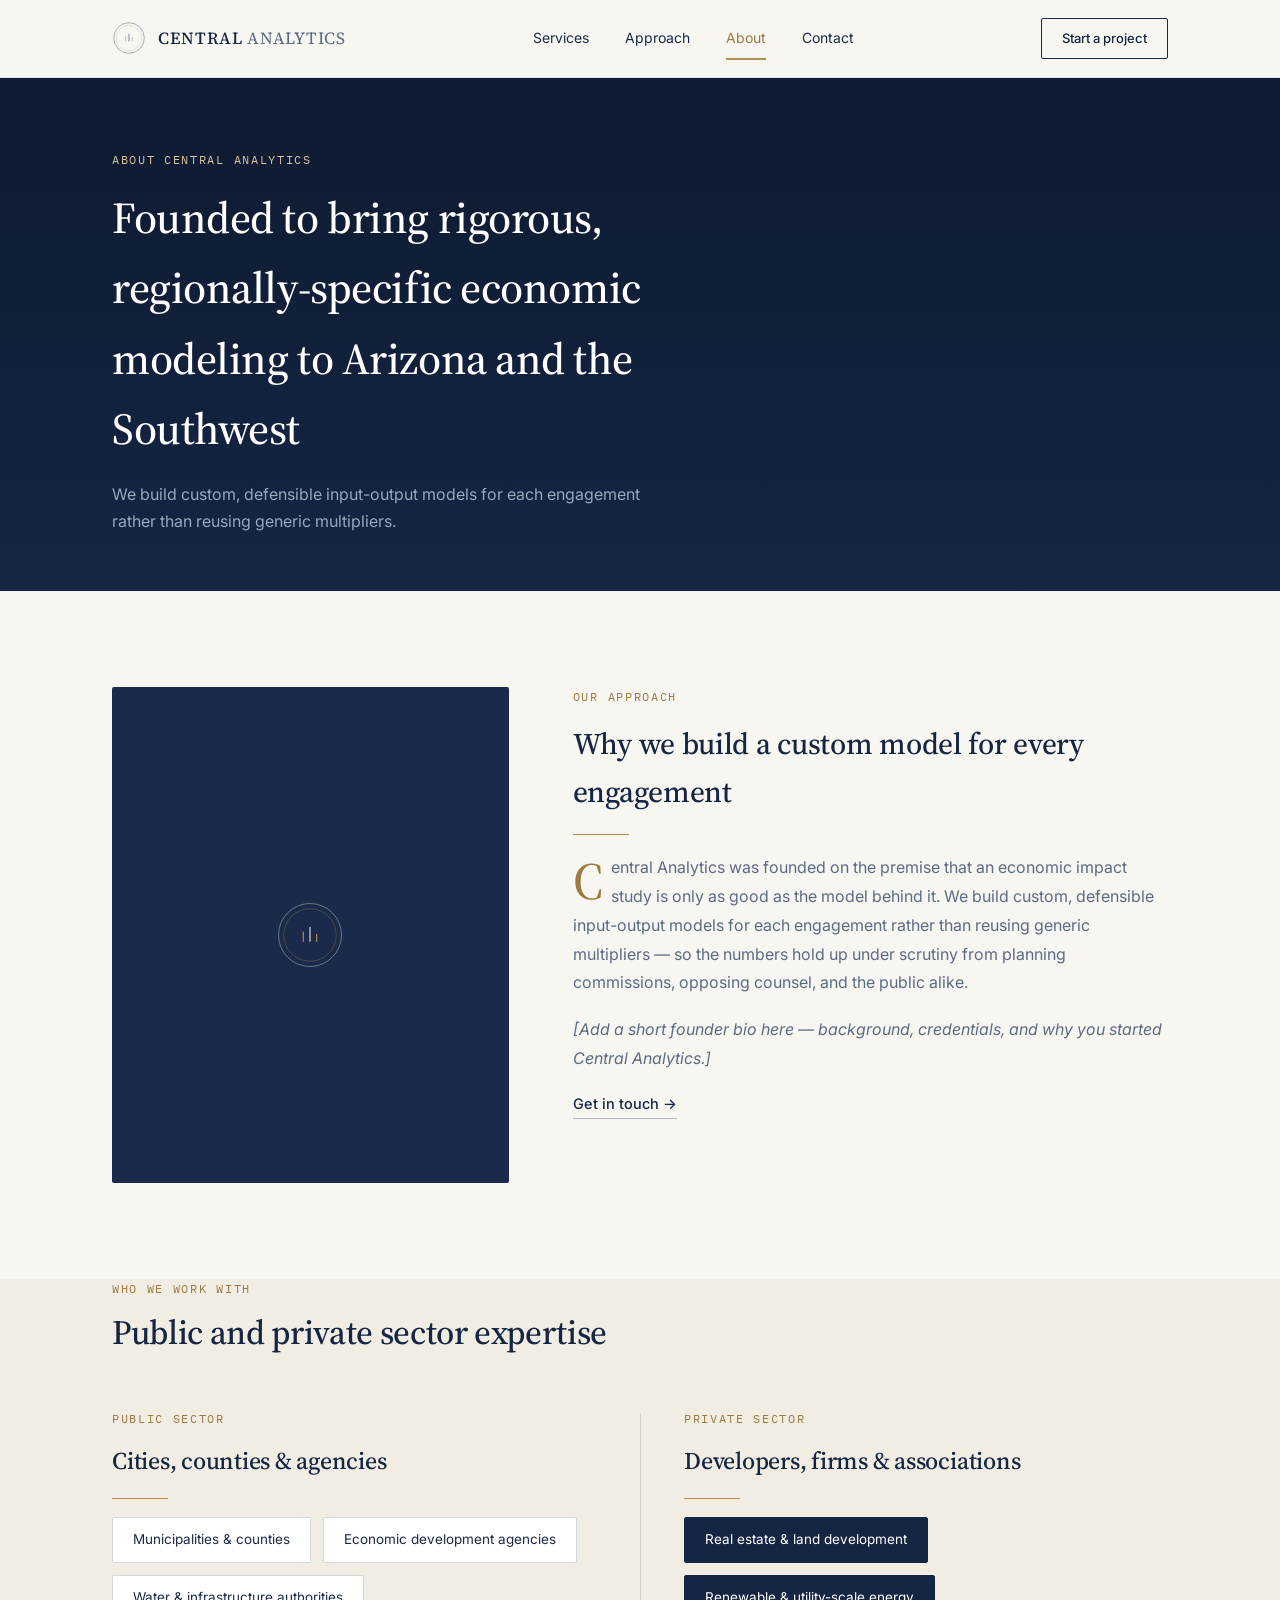
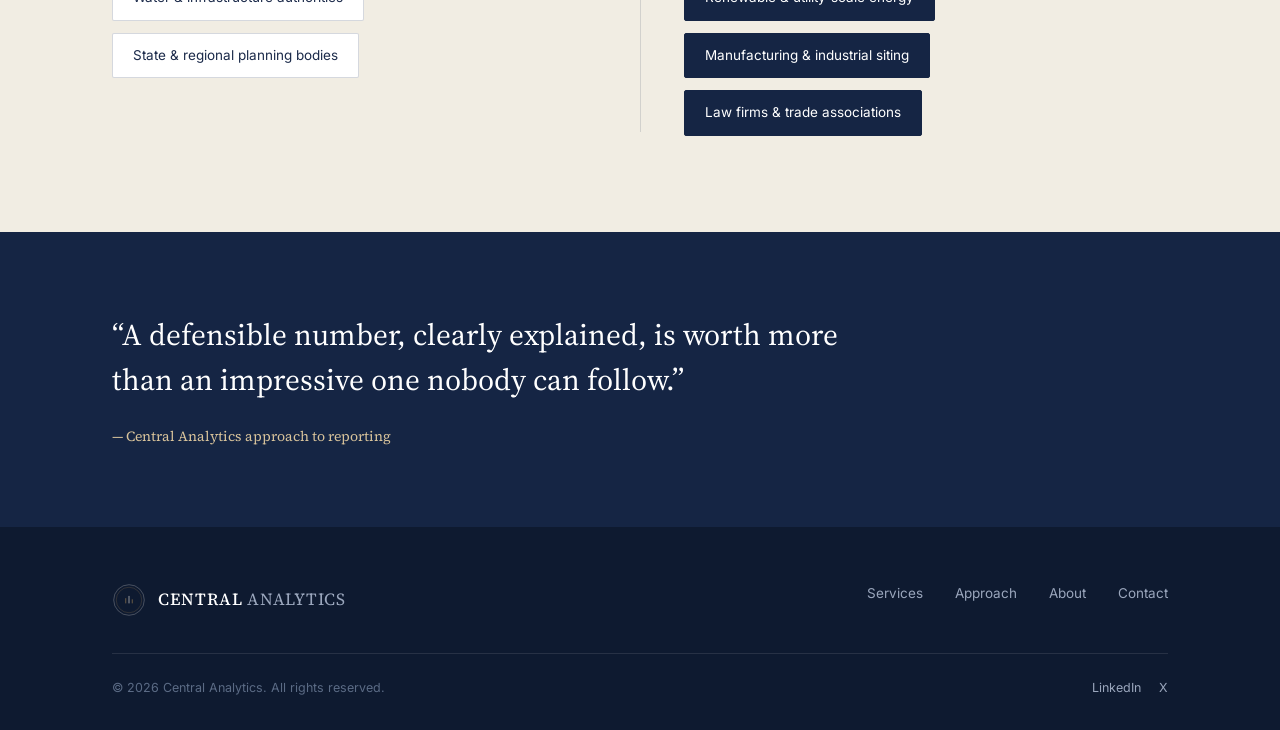
==== about.html @ a12ab5b9 "Add files via upload" ====
<!DOCTYPE html>
<html lang="en">
<head>
<meta charset="UTF-8">
<meta name="viewport" content="width=device-width, initial-scale=1.0">
<title>About — Central Analytics</title>
<meta name="description" content="Central Analytics builds custom, defensible economic models for public and private sector clients across Arizona and the Southwest.">
<link rel="preconnect" href="https://fonts.googleapis.com">
<link rel="preconnect" href="https://fonts.gstatic.com" crossorigin>
<link href="https://fonts.googleapis.com/css2?family=Source+Serif+4:opsz,wght@8..60,400;8..60,500;8..60,600&family=Inter:wght@400;500;600&family=IBM+Plex+Mono:wght@400;500&display=swap" rel="stylesheet">
<link rel="stylesheet" href="styles.css">
</head>
<body>
<header>
  <nav>
    <a href="index.html" class="brand">
      <svg class="brand-mark" viewBox="0 0 240 240" xmlns="http://www.w3.org/2000/svg">
        <circle cx="120" cy="120" r="108" fill="none" stroke="#1B2A4A" stroke-width="2.5"/>
        <circle cx="120" cy="120" r="90" fill="none" stroke="#B08D57" stroke-width="1.5"/>
        <line x1="97" y1="141" x2="97" y2="110" stroke="#B08D57" stroke-width="4" stroke-linecap="round"/>
        <line x1="120" y1="141" x2="120" y2="94" stroke="#1B2A4A" stroke-width="4" stroke-linecap="round"/>
        <line x1="143" y1="141" x2="143" y2="118" stroke="#B08D57" stroke-width="4" stroke-linecap="round"/>
      </svg>
      <span class="brand-word">CENTRAL <span class="thin">ANALYTICS</span></span>
    </a>
    <div class="navlinks">
      <a href="services.html">Services</a>
      <a href="approach.html">Approach</a>
      <a href="about.html" class="active">About</a>
      <a href="contact.html">Contact</a>
    </div>
    <a href="contact.html" class="nav-cta">Start a project</a>
  </nav>
</header>
<main>

  <section class="page-hero">
    <div class="wrap">
      <span class="eyebrow on-dark">About Central Analytics</span>
      <h1>Founded to bring rigorous, regionally-specific economic modeling to Arizona and the Southwest</h1>
      <p class="lede">We build custom, defensible input-output models for each engagement rather than reusing generic multipliers.</p>
    </div>
  </section>

  <section>
    <div class="wrap">
      <div class="about">
        <div class="about-portrait reveal">
          <svg viewBox="0 0 240 240" width="70" xmlns="http://www.w3.org/2000/svg">
            <circle cx="120" cy="120" r="108" fill="none" stroke="#F8F6F1" stroke-width="2.5" opacity="0.5"/>
            <circle cx="120" cy="120" r="90" fill="none" stroke="#B08D57" stroke-width="1.5" opacity="0.7"/>
            <line x1="97" y1="141" x2="97" y2="110" stroke="#B08D57" stroke-width="4" stroke-linecap="round"/>
            <line x1="120" y1="141" x2="120" y2="94" stroke="#F8F6F1" stroke-width="4" stroke-linecap="round" opacity="0.85"/>
            <line x1="143" y1="141" x2="143" y2="118" stroke="#B08D57" stroke-width="4" stroke-linecap="round"/>
          </svg>
        </div>
        <div class="about-copy reveal">
          <span class="eyebrow">Our approach</span>
          <h2 style="font-size:clamp(24px,2.8vw,30px);">Why we build a custom model for every engagement</h2>
          <div class="rule"></div>
          <p class="lead-para">Central Analytics was founded on the premise that an economic impact study is only as good as the model behind it. We build custom, defensible input-output models for each engagement rather than reusing generic multipliers &mdash; so the numbers hold up under scrutiny from planning commissions, opposing counsel, and the public alike.</p>
          <p><em>[Add a short founder bio here &mdash; background, credentials, and why you started Central Analytics.]</em></p>
          <a href="contact.html" class="link-arrow-lg on-light">Get in touch &rarr;</a>
        </div>
      </div>
    </div>
  </section>

  <section style="background:var(--cream-100); padding-top:0;">
    <div class="wrap">
      <div class="section-head reveal">
        <span class="eyebrow">Who we work with</span>
        <h2>Public and private sector expertise</h2>
      </div>
      <div class="sector-split">
        <div class="reveal">
          <span class="eyebrow">Public sector</span>
          <h3 style="font-size:clamp(20px,2.4vw,24px); margin-bottom:16px;">Cities, counties &amp; agencies</h3>
          <div class="rule"></div>
          <div class="industries">
            <span class="industry-tag">Municipalities &amp; counties</span>
            <span class="industry-tag">Economic development agencies</span>
            <span class="industry-tag">Water &amp; infrastructure authorities</span>
            <span class="industry-tag">State &amp; regional planning bodies</span>
          </div>
        </div>
        <div class="reveal">
          <span class="eyebrow">Private sector</span>
          <h3 style="font-size:clamp(20px,2.4vw,24px); margin-bottom:16px;">Developers, firms &amp; associations</h3>
          <div class="rule"></div>
          <div class="industries">
            <span class="industry-tag filled">Real estate &amp; land development</span>
            <span class="industry-tag filled">Renewable &amp; utility-scale energy</span>
            <span class="industry-tag filled">Manufacturing &amp; industrial siting</span>
            <span class="industry-tag filled">Law firms &amp; trade associations</span>
          </div>
        </div>
      </div>
    </div>
  </section>

  <section class="quote-strip" style="padding:80px 0;">
    <div class="wrap">
      <blockquote class="reveal">
        &ldquo;A defensible number, clearly explained, is worth more than an impressive one nobody can follow.&rdquo;
        <cite>&mdash; Central Analytics approach to reporting</cite>
      </blockquote>
    </div>
  </section>

</main>
<footer>
  <div class="wrap">
    <div class="footer-top">
      <div class="footer-brand">
        <svg class="brand-mark" width="30" height="30" viewBox="0 0 240 240" xmlns="http://www.w3.org/2000/svg">
          <circle cx="120" cy="120" r="108" fill="none" stroke="#F8F6F1" stroke-width="2.5" opacity="0.7"/>
          <circle cx="120" cy="120" r="90" fill="none" stroke="#B08D57" stroke-width="1.5"/>
          <line x1="97" y1="141" x2="97" y2="110" stroke="#B08D57" stroke-width="4" stroke-linecap="round"/>
          <line x1="120" y1="141" x2="120" y2="94" stroke="#F8F6F1" stroke-width="4" stroke-linecap="round"/>
          <line x1="143" y1="141" x2="143" y2="118" stroke="#B08D57" stroke-width="4" stroke-linecap="round"/>
        </svg>
        <span class="brand-word">CENTRAL <span class="thin">ANALYTICS</span></span>
      </div>
      <div class="footer-links">
        <a href="services.html">Services</a>
        <a href="approach.html">Approach</a>
        <a href="about.html">About</a>
        <a href="contact.html">Contact</a>
      </div>
    </div>
    <div class="footer-bottom">
      <span>&copy; <span id="year"></span> Central Analytics. All rights reserved.</span>
      <div class="footer-social">
        <a href="#" aria-label="LinkedIn">LinkedIn</a>
        <a href="#" aria-label="X">X</a>
      </div>
    </div>
  </div>
</footer>
<script src="main.js"></script>
</body>
</html>
---- styles.css ----
:root{
  --navy-950:#0E1A30;
  --navy-900:#152544;
  --navy-800:#1B2A4A;
  --navy-600:#2E4269;
  --slate-500:#5B6B85;
  --slate-300:#9AA6BC;
  --gold-600:#9C7A44;
  --gold-500:#B08D57;
  --gold-300:#D8C39B;
  --cream-50:#F8F6F1;
  --cream-100:#F1EDE3;
  --white:#FFFFFF;
  --ink:#1C2333;
}
*{box-sizing:border-box; margin:0; padding:0;}
html{scroll-behavior:smooth;}
body{
  font-family:'Inter', -apple-system, sans-serif;
  color:var(--ink);
  background:var(--cream-50);
  line-height:1.6;
  -webkit-font-smoothing:antialiased;
}
h1,h2,h3{
  font-family:'Source Serif 4', Georgia, serif;
  font-weight:500;
  color:var(--navy-900);
  letter-spacing:-0.01em;
}
.mono{font-family:'IBM Plex Mono', monospace;}
a{color:inherit; text-decoration:none;}
img{max-width:100%; display:block;}
.wrap{max-width:1120px; margin:0 auto; padding:0 32px;}
.eyebrow{
  font-family:'IBM Plex Mono', monospace;
  font-size:12px;
  letter-spacing:0.14em;
  text-transform:uppercase;
  color:var(--gold-600);
  margin-bottom:14px;
  display:block;
}
.eyebrow.on-dark{color:var(--gold-300);}

/* ---------- Nav ---------- */
header{
  position:sticky; top:0; z-index:50;
  background:rgba(248,246,241,0.92);
  backdrop-filter:blur(8px);
  border-bottom:1px solid rgba(27,42,74,0.08);
}
nav{
  display:flex; align-items:center; justify-content:space-between;
  padding:18px 32px; max-width:1120px; margin:0 auto;
}
.brand{display:flex; align-items:center; gap:12px;}
.brand-mark{width:34px; height:34px; flex-shrink:0;}
.brand-word{
  font-family:'Source Serif 4', serif; font-size:17px; font-weight:500;
  letter-spacing:0.04em; color:var(--navy-900);
}
.brand-word .thin{color:var(--slate-500); font-weight:400;}
.navlinks{display:flex; gap:36px; font-size:14px; color:var(--navy-800);}
.navlinks a{position:relative; padding:4px 0;}
.navlinks a:hover{color:var(--gold-600);}
.navlinks a.active{color:var(--gold-600);}
.navlinks a.active::after{
  content:''; position:absolute; left:0; right:0; bottom:-6px; height:2px; background:var(--gold-500);
}
.nav-cta{
  display:inline-block; font-size:13px; font-weight:500;
  border:1px solid var(--navy-800); color:var(--navy-900);
  padding:9px 20px; border-radius:2px; transition:all .2s ease;
}
.nav-cta:hover{background:var(--navy-900); color:var(--white);}

/* ---------- Hero (home) ---------- */
.hero{
  background:linear-gradient(180deg, var(--navy-950) 0%, var(--navy-900) 100%);
  color:var(--white);
  position:relative;
  overflow:hidden;
  padding:96px 0 0;
}
.hero-grid{
  display:grid; grid-template-columns:1.05fr 0.95fr; gap:40px; align-items:center;
  max-width:1120px; margin:0 auto; padding:0 32px 80px;
}
.hero h1{
  font-size:clamp(34px, 4.6vw, 52px);
  line-height:1.12;
  color:var(--white);
  max-width:620px;
}
.hero h1 em{font-style:normal; color:var(--gold-300);}
.hero p.lede{
  margin-top:22px; font-size:17px; color:var(--slate-300);
  max-width:480px; line-height:1.7;
}
.hero-actions{display:flex; gap:16px; margin-top:34px; flex-wrap:wrap;}
.btn-primary{
  background:var(--gold-500); color:var(--navy-950); font-weight:600;
  font-size:14px; padding:14px 26px; border-radius:2px;
  display:inline-block; transition:transform .15s ease, background .2s ease;
}
.btn-primary:hover{background:var(--gold-300); transform:translateY(-1px);}
.btn-ghost{
  border:1px solid rgba(255,255,255,0.28); color:var(--white);
  font-size:14px; padding:14px 26px; border-radius:2px; display:inline-block;
  transition:border-color .2s ease;
}
.btn-ghost:hover{border-color:var(--gold-300); color:var(--gold-300);}

.hero-visual{position:relative; width:100%; aspect-ratio:1/1; max-width:480px; justify-self:end; margin-right:-28px;}
@media (max-width:1120px){.hero-visual{margin-right:0;}}

/* ---------- Ambient watermark ring (echoes the mark, used sparingly) ---------- */
.watermark-ring{
  position:absolute; border-radius:50%; border:1px solid rgba(27,42,74,0.06);
  pointer-events:none; z-index:0;
}

.capstrip{
  border-top:1px solid rgba(255,255,255,0.1);
  background:rgba(0,0,0,0.14);
}
.capstrip-inner{
  max-width:1120px; margin:0 auto; padding:26px 32px;
  display:grid; grid-template-columns:repeat(3,1fr); gap:24px;
}
.cap-item{color:var(--slate-300); font-size:13.5px; display:flex; gap:12px; align-items:flex-start;}
.cap-item .dot{width:6px; height:6px; border-radius:50%; background:var(--gold-500); margin-top:7px; flex-shrink:0;}
.cap-item strong{color:var(--white); font-weight:500; display:block; margin-bottom:2px;}

/* ---------- Inner page hero (non-home pages) ---------- */
.page-hero{
  background:linear-gradient(180deg, var(--navy-950) 0%, var(--navy-900) 100%);
  color:var(--white);
  padding:72px 0 56px;
}
.page-hero h1{
  font-size:clamp(30px,4vw,44px); color:var(--white); max-width:640px;
}
.page-hero p.lede{margin-top:16px; color:var(--slate-300); font-size:16px; max-width:560px; line-height:1.7;}

/* ---------- Section shells ---------- */
section{padding:96px 0; scroll-margin-top:84px;}
.section-head{max-width:640px; margin-bottom:56px;}
.section-head h2{font-size:clamp(26px,3vw,34px); line-height:1.2;}
.section-head p{color:var(--slate-500); margin-top:16px; font-size:16px; max-width:560px;}
.rule{width:56px; height:1px; background:var(--gold-500); margin:18px 0;}

/* ---------- Services (editorial list, not cards) ---------- */
.services-columns{display:grid; grid-template-columns:1fr 1fr; gap:0 72px;}
.service-group + .service-group{margin-top:0;}
.service-group-label{
  font-family:'IBM Plex Mono',monospace; font-size:12px; letter-spacing:0.1em; text-transform:uppercase;
  color:var(--gold-600); padding-bottom:16px; border-bottom:1px solid rgba(27,42,74,0.14); margin-bottom:4px;
}
.service-row{
  padding:26px 0; border-bottom:1px solid rgba(27,42,74,0.1);
  display:flex; flex-direction:column; gap:8px;
}
.service-row h3{font-size:18px; font-weight:500; color:var(--navy-900);}
.service-row p{font-size:14.5px; color:var(--slate-500); line-height:1.6; max-width:34ch;}
@media (max-width:860px){.services-columns{grid-template-columns:1fr; gap:0;} .service-group{margin-bottom:8px;}}

/* ---------- Home: "where to start" editorial list ---------- */
.start-block{display:grid; grid-template-columns:0.85fr 1.15fr; gap:64px; align-items:start;}
.start-block h2{font-size:clamp(24px,3vw,32px); max-width:20ch;}
.start-list{display:flex; flex-direction:column;}
.start-link{
  display:flex; align-items:baseline; justify-content:space-between; gap:24px;
  padding:24px 0; border-bottom:1px solid rgba(27,42,74,0.12); transition:padding-left .2s ease;
}
.start-link:first-child{border-top:1px solid rgba(27,42,74,0.12);}
.start-link:hover{padding-left:10px;}
.start-link .sl-title{font-family:'Source Serif 4',serif; font-size:22px; font-weight:500; color:var(--navy-900);}
.start-link .sl-desc{font-size:13.5px; color:var(--slate-500); max-width:34ch; margin-top:6px;}
.start-link .sl-arrow{font-size:20px; color:var(--gold-600); flex-shrink:0; transition:transform .2s ease;}
.start-link:hover .sl-arrow{transform:translateX(4px);}
@media (max-width:860px){.start-block{grid-template-columns:1fr; gap:28px;}}

/* ---------- Text link (used instead of ghost button in places) ---------- */
.link-arrow-lg{
  font-size:14.5px; font-weight:500; color:var(--gold-300); border-bottom:1px solid rgba(216,195,155,0.4);
  padding-bottom:3px; display:inline-block; transition:border-color .2s ease, color .2s ease;
}
.link-arrow-lg:hover{border-color:var(--gold-300);}
.link-arrow-lg.on-light{color:var(--navy-900); border-bottom-color:rgba(27,42,74,0.3);}

/* ---------- Figure caption (editorial annotation) ---------- */
.fig-caption{
  font-family:'IBM Plex Mono',monospace; font-size:11.5px; color:var(--slate-300); letter-spacing:0.04em;
  margin-top:14px; text-align:right;
}
.fig-caption.on-light{color:var(--slate-500);}

/* ---------- Approach: connected timeline ---------- */
.approach{background:var(--navy-950); color:var(--white);}
.approach .section-head h2{color:var(--white);}
.approach .section-head p{color:var(--slate-300);}
.timeline{position:relative; display:grid; grid-template-columns:repeat(4,1fr); gap:32px; padding-top:8px;}
.timeline::before{
  content:''; position:absolute; top:6px; left:0; right:0; height:1px; background:rgba(255,255,255,0.16);
}
.tl-step{position:relative; padding-top:34px;}
.tl-dot{
  position:absolute; top:0; left:0; width:11px; height:11px; border-radius:50%;
  background:var(--navy-950); border:1.5px solid var(--gold-400,var(--gold-300)); transform:translateY(0.5px);
}
.tl-step:nth-child(odd) .tl-dot{border-color:var(--gold-300);}
.tl-step:nth-child(even) .tl-dot{border-color:rgba(255,255,255,0.5);}
.tl-label{
  font-family:'IBM Plex Mono',monospace; font-size:11px; color:var(--gold-300); letter-spacing:0.08em;
  text-transform:uppercase; display:block; margin-bottom:10px;
}
.tl-step h3{color:var(--white); font-size:17px; margin-bottom:10px; font-weight:500;}
.tl-step p{color:var(--slate-300); font-size:14px; line-height:1.65; max-width:30ch;}
@media (max-width:860px){
  .timeline{grid-template-columns:1fr 1fr; row-gap:40px;}
  .timeline::before{display:none;}
  .tl-step{padding-top:0;}
  .tl-dot{position:static; margin-bottom:14px;}
}
@media (max-width:520px){.timeline{grid-template-columns:1fr;}}

/* ---------- Diagram section ---------- */
.diagram-section{background:var(--cream-100);}
.diagram-wrap{
  display:grid; grid-template-columns:0.9fr 1.1fr; gap:56px; align-items:center;
}
.diagram-copy p{color:var(--slate-500); font-size:15.5px; line-height:1.75; margin-bottom:16px;}
.diagram-copy .rule{margin-bottom:24px;}

/* ---------- Sectors / Industries ---------- */
.industries{display:flex; flex-wrap:wrap; gap:12px;}
.industry-tag{
  border:1px solid rgba(27,42,74,0.18); color:var(--navy-800);
  font-size:13.5px; padding:11px 20px; border-radius:2px; background:var(--white);
}
.industry-tag.filled{background:var(--navy-900); color:var(--white); border-color:var(--navy-900);}
.sector-split{display:grid; grid-template-columns:1fr 1fr; gap:0; position:relative;}
.sector-split::before{content:''; position:absolute; top:4px; bottom:4px; left:50%; width:1px; background:rgba(27,42,74,0.14);}
.sector-split > div:first-child{padding-right:44px;}
.sector-split > div:last-child{padding-left:44px;}
@media (max-width:860px){
  .sector-split{grid-template-columns:1fr; gap:40px;}
  .sector-split::before{display:none;}
  .sector-split > div:first-child, .sector-split > div:last-child{padding:0;}
}

/* ---------- About ---------- */
.about{
  display:grid; grid-template-columns:0.8fr 1.2fr; gap:64px; align-items:start;
}
.about-portrait{
  aspect-ratio:4/5; background:var(--navy-800); border-radius:2px;
  display:flex; align-items:center; justify-content:center; color:var(--slate-300);
  font-family:'IBM Plex Mono',monospace; font-size:12px; text-align:center; padding:24px;
}
.about-copy p{color:var(--slate-500); font-size:16px; line-height:1.8; margin-bottom:18px;}
.about-copy strong{color:var(--navy-900); font-weight:500;}
.about-copy p.lead-para::first-letter{
  font-family:'Source Serif 4',serif; font-size:52px; font-weight:500; color:var(--gold-600);
  float:left; line-height:0.85; margin:6px 8px 0 0;
}

/* ---------- Testimonial / quote strip ---------- */
.quote-strip{background:var(--navy-900); color:var(--white); padding:80px 0;}
.quote-strip blockquote{
  font-family:'Source Serif 4', serif; font-size:clamp(22px,3vw,30px);
  line-height:1.5; max-width:760px; color:var(--white); font-weight:400;
}
.quote-strip cite{
  display:block; margin-top:24px; font-style:normal; font-size:14px; color:var(--gold-300);
}

/* ---------- Closing CTA ---------- */
.closing-cta{padding:88px 0; background:var(--cream-50);}

/* ---------- Contact ---------- */
.contact-wrap{
  display:grid; grid-template-columns:0.85fr 1.15fr; gap:64px;
}
.contact-info h2{font-size:clamp(26px,3vw,34px);}
.contact-info p{color:var(--slate-500); margin-top:16px; font-size:16px; line-height:1.7;}
.contact-detail{margin-top:32px; font-size:14.5px;}
.contact-detail div{margin-bottom:14px; color:var(--navy-800);}
.contact-detail span{color:var(--slate-500); display:block; font-size:12px; text-transform:uppercase; letter-spacing:0.08em; margin-bottom:3px; font-family:'IBM Plex Mono',monospace;}

form{display:flex; flex-direction:column; gap:18px;}
.form-row{display:grid; grid-template-columns:1fr 1fr; gap:18px;}
label{font-size:12.5px; text-transform:uppercase; letter-spacing:0.07em; color:var(--slate-500); font-family:'IBM Plex Mono',monospace; margin-bottom:8px; display:block;}
input, textarea{
  width:100%; border:1px solid rgba(27,42,74,0.2); background:var(--white);
  padding:13px 14px; font-family:'Inter',sans-serif; font-size:14.5px; border-radius:2px;
  color:var(--ink); transition:border-color .15s ease;
}
input:focus, textarea:focus{outline:none; border-color:var(--gold-500);}
textarea{resize:vertical; min-height:110px;}
.submit-btn{
  background:var(--navy-900); color:var(--white); font-weight:500; font-size:14px;
  padding:15px 28px; border:none; border-radius:2px; cursor:pointer; width:fit-content;
  transition:background .2s ease;
}
.submit-btn:hover{background:var(--gold-600);}

/* ---------- Footer ---------- */
footer{background:var(--navy-950); color:var(--slate-300); padding:56px 0 32px;}
.footer-top{
  display:flex; justify-content:space-between; align-items:flex-start; flex-wrap:wrap; gap:32px;
  padding-bottom:36px; border-bottom:1px solid rgba(255,255,255,0.1);
}
.footer-brand{display:flex; align-items:center; gap:12px;}
.footer-brand .brand-word{color:var(--white);}
.footer-brand .brand-word .thin{color:var(--slate-300);}
.footer-links{display:flex; gap:32px; font-size:13.5px;}
.footer-links a:hover{color:var(--gold-300);}
.footer-bottom{
  display:flex; justify-content:space-between; align-items:center; padding-top:24px; font-size:12.5px; color:var(--slate-500);
  flex-wrap:wrap; gap:12px;
}
.footer-social{display:flex; gap:18px;}
.footer-social a{color:var(--slate-300); font-size:12.5px;}
.footer-social a:hover{color:var(--gold-300);}

/* ---------- Motion ---------- */
.reveal{opacity:0; transform:translateY(16px); transition:opacity .7s ease, transform .7s ease;}
.reveal.in{opacity:1; transform:translateY(0);}
@media (prefers-reduced-motion: reduce){
  .reveal{opacity:1; transform:none; transition:none;}
  html{scroll-behavior:auto;}
}

/* ---------- Responsive ---------- */
@media (max-width:860px){
  .navlinks, .nav-cta{display:none;}
  .hero-grid{grid-template-columns:1fr; padding-bottom:56px;}
  .hero-visual{justify-self:center; margin-top:24px;}
  .capstrip-inner{grid-template-columns:1fr; gap:16px;}
  .services-grid{grid-template-columns:1fr 1fr;}
  .explore-grid{grid-template-columns:1fr;}
  .steps{grid-template-columns:1fr 1fr;}
  .step{border-bottom:1px solid rgba(255,255,255,0.12); padding-bottom:8px;}
  .diagram-wrap, .about, .contact-wrap{grid-template-columns:1fr;}
  .about-portrait{max-width:260px;}
  .form-row{grid-template-columns:1fr;}
  section{padding:64px 0;}
}
@media (max-width:520px){
  .services-grid{grid-template-columns:1fr;}
  .steps{grid-template-columns:1fr;}
  .step{border-right:none;}
}
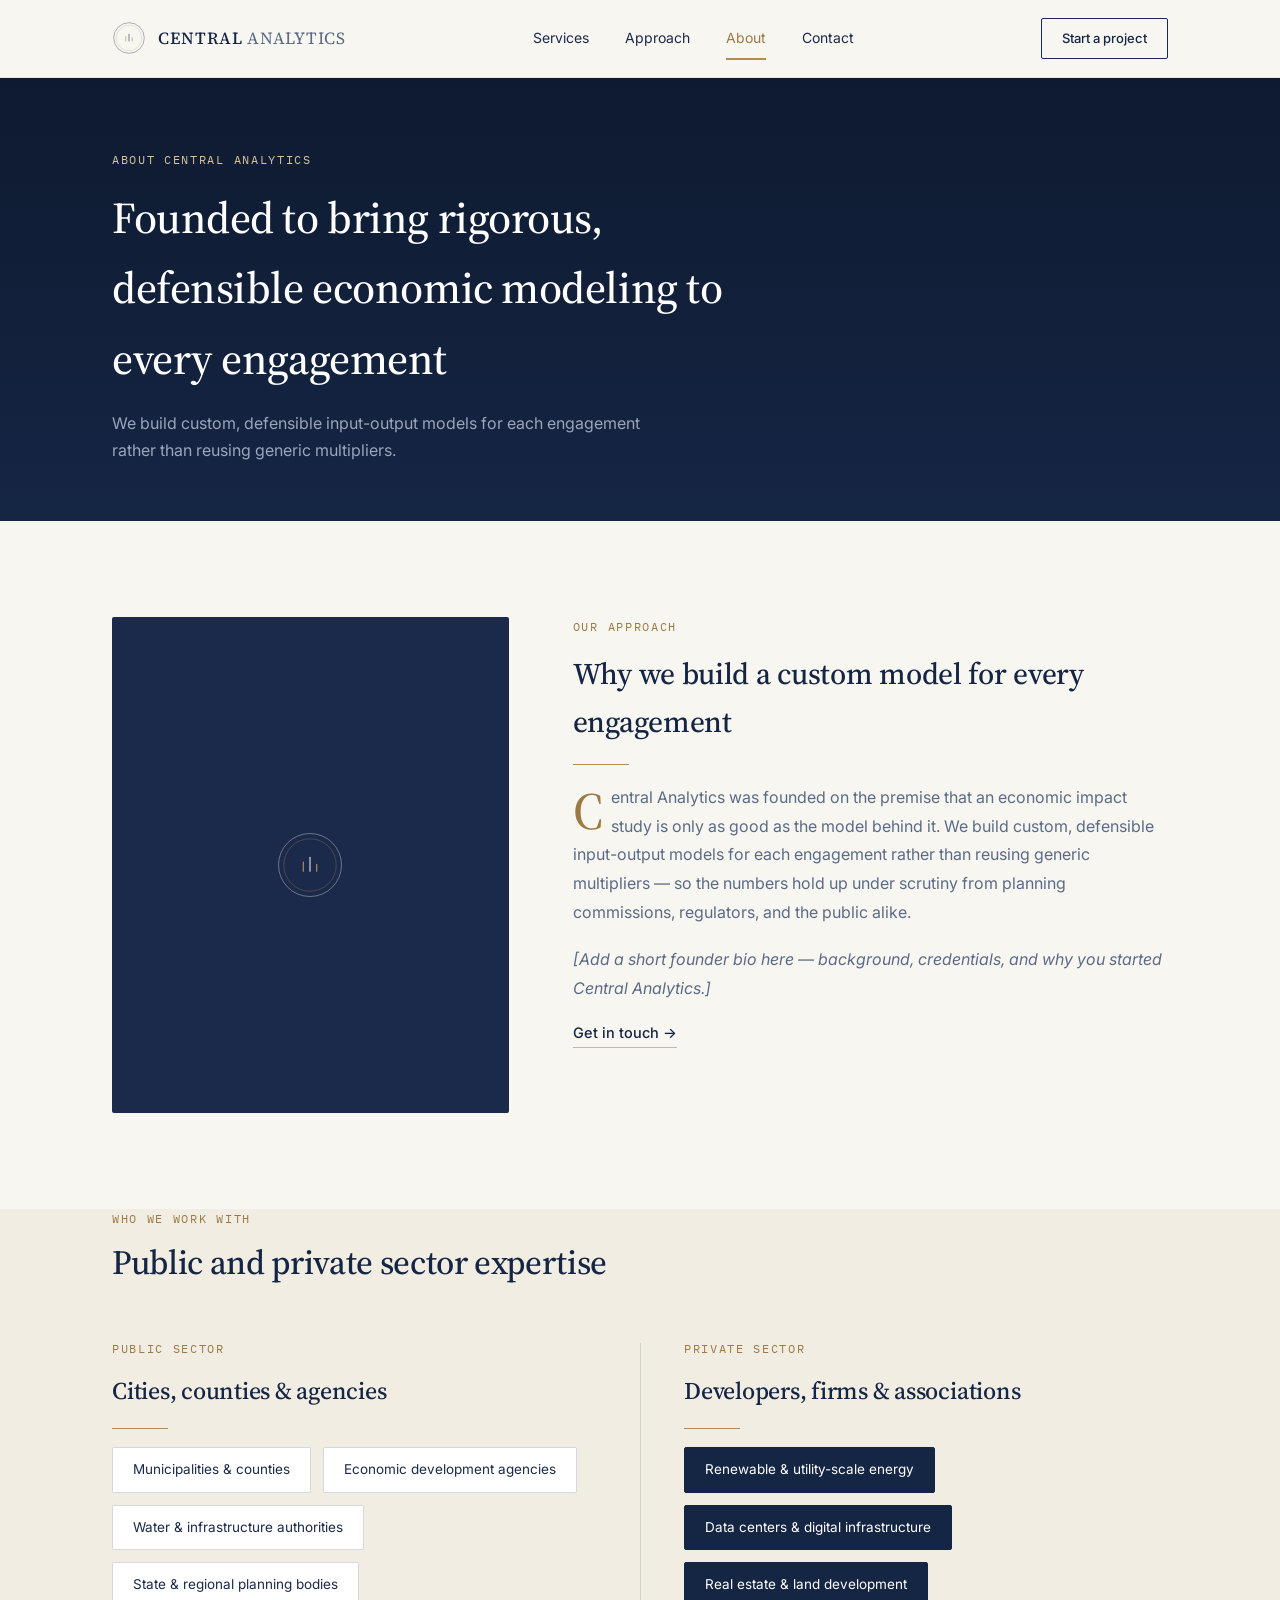
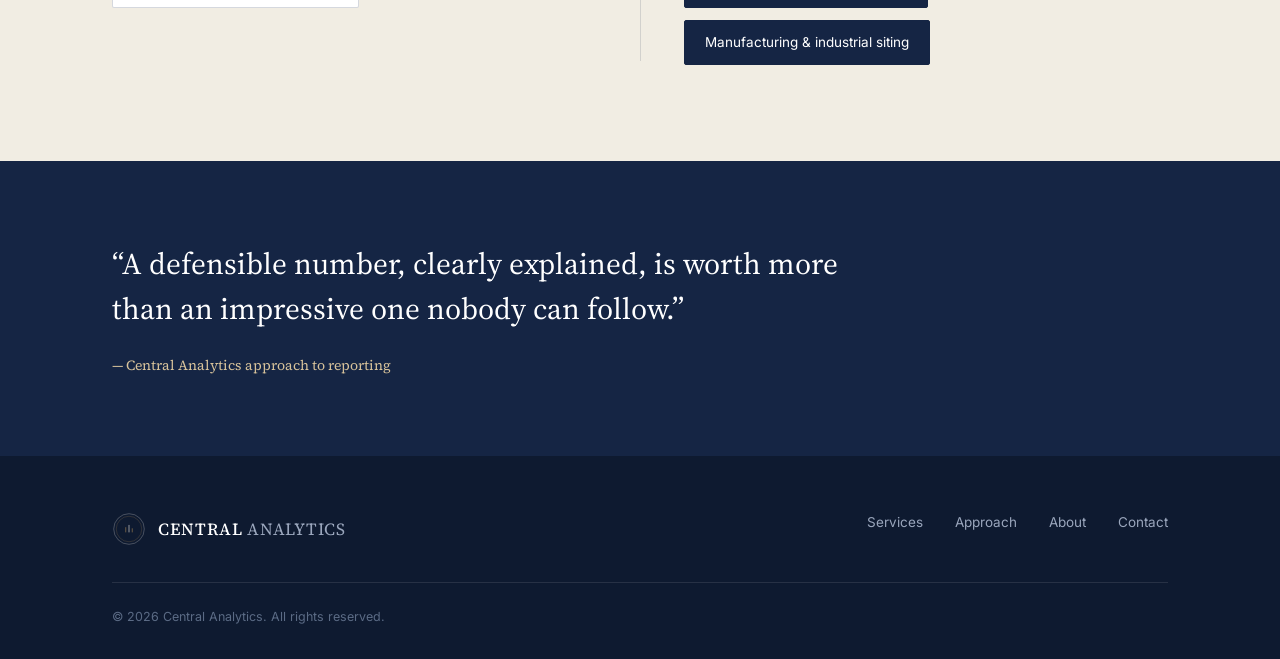
==== commit 2b7d2fe0: "Add files via upload" ====
--- a/about.html
+++ b/about.html
@@ -4,7 +4,7 @@
 <meta charset="UTF-8">
 <meta name="viewport" content="width=device-width, initial-scale=1.0">
 <title>About — Central Analytics</title>
-<meta name="description" content="Central Analytics builds custom, defensible economic models for public and private sector clients across Arizona and the Southwest.">
+<meta name="description" content="Central Analytics builds custom, defensible economic models for public and private sector clients.">
 <link rel="preconnect" href="https://fonts.googleapis.com">
 <link rel="preconnect" href="https://fonts.gstatic.com" crossorigin>
 <link href="https://fonts.googleapis.com/css2?family=Source+Serif+4:opsz,wght@8..60,400;8..60,500;8..60,600&family=Inter:wght@400;500;600&family=IBM+Plex+Mono:wght@400;500&display=swap" rel="stylesheet">
@@ -37,7 +37,7 @@
   <section class="page-hero">
     <div class="wrap">
       <span class="eyebrow on-dark">About Central Analytics</span>
-      <h1>Founded to bring rigorous, regionally-specific economic modeling to Arizona and the Southwest</h1>
+      <h1>Founded to bring rigorous, defensible economic modeling to every engagement</h1>
       <p class="lede">We build custom, defensible input-output models for each engagement rather than reusing generic multipliers.</p>
     </div>
   </section>
@@ -58,7 +58,7 @@
           <span class="eyebrow">Our approach</span>
           <h2 style="font-size:clamp(24px,2.8vw,30px);">Why we build a custom model for every engagement</h2>
           <div class="rule"></div>
-          <p class="lead-para">Central Analytics was founded on the premise that an economic impact study is only as good as the model behind it. We build custom, defensible input-output models for each engagement rather than reusing generic multipliers &mdash; so the numbers hold up under scrutiny from planning commissions, opposing counsel, and the public alike.</p>
+          <p class="lead-para">Central Analytics was founded on the premise that an economic impact study is only as good as the model behind it. We build custom, defensible input-output models for each engagement rather than reusing generic multipliers &mdash; so the numbers hold up under scrutiny from planning commissions, regulators, and the public alike.</p>
           <p><em>[Add a short founder bio here &mdash; background, credentials, and why you started Central Analytics.]</em></p>
           <a href="contact.html" class="link-arrow-lg on-light">Get in touch &rarr;</a>
         </div>
@@ -89,10 +89,10 @@
           <h3 style="font-size:clamp(20px,2.4vw,24px); margin-bottom:16px;">Developers, firms &amp; associations</h3>
           <div class="rule"></div>
           <div class="industries">
+            <span class="industry-tag filled">Renewable &amp; utility-scale energy</span>
+            <span class="industry-tag filled">Data centers &amp; digital infrastructure</span>
             <span class="industry-tag filled">Real estate &amp; land development</span>
-            <span class="industry-tag filled">Renewable &amp; utility-scale energy</span>
             <span class="industry-tag filled">Manufacturing &amp; industrial siting</span>
-            <span class="industry-tag filled">Law firms &amp; trade associations</span>
           </div>
         </div>
       </div>
@@ -131,10 +131,6 @@
     </div>
     <div class="footer-bottom">
       <span>&copy; <span id="year"></span> Central Analytics. All rights reserved.</span>
-      <div class="footer-social">
-        <a href="#" aria-label="LinkedIn">LinkedIn</a>
-        <a href="#" aria-label="X">X</a>
-      </div>
     </div>
   </div>
 </footer>
--- a/styles.css
+++ b/styles.css
@@ -151,6 +151,18 @@
 .section-head p{color:var(--slate-500); margin-top:16px; font-size:16px; max-width:560px;}
 .rule{width:56px; height:1px; background:var(--gold-500); margin:18px 0;}
 
+/* ---------- Focus areas (renewable energy / data center imagery) ---------- */
+.focus-grid{display:grid; grid-template-columns:repeat(3,1fr); gap:24px;}
+.focus-item img{
+  width:100%; aspect-ratio:4/3; object-fit:cover; border-radius:2px; display:block;
+  filter:saturate(1.03);
+}
+.focus-caption{
+  margin-top:12px; font-family:'IBM Plex Mono',monospace; font-size:12px; color:var(--slate-500);
+  letter-spacing:0.03em;
+}
+@media (max-width:860px){.focus-grid{grid-template-columns:1fr; gap:28px;}}
+
 /* ---------- Services (editorial list, not cards) ---------- */
 .services-columns{display:grid; grid-template-columns:1fr 1fr; gap:0 72px;}
 .service-group + .service-group{margin-top:0;}
@@ -322,9 +334,6 @@
   display:flex; justify-content:space-between; align-items:center; padding-top:24px; font-size:12.5px; color:var(--slate-500);
   flex-wrap:wrap; gap:12px;
 }
-.footer-social{display:flex; gap:18px;}
-.footer-social a{color:var(--slate-300); font-size:12.5px;}
-.footer-social a:hover{color:var(--gold-300);}
 
 /* ---------- Motion ---------- */
 .reveal{opacity:0; transform:translateY(16px); transition:opacity .7s ease, transform .7s ease;}
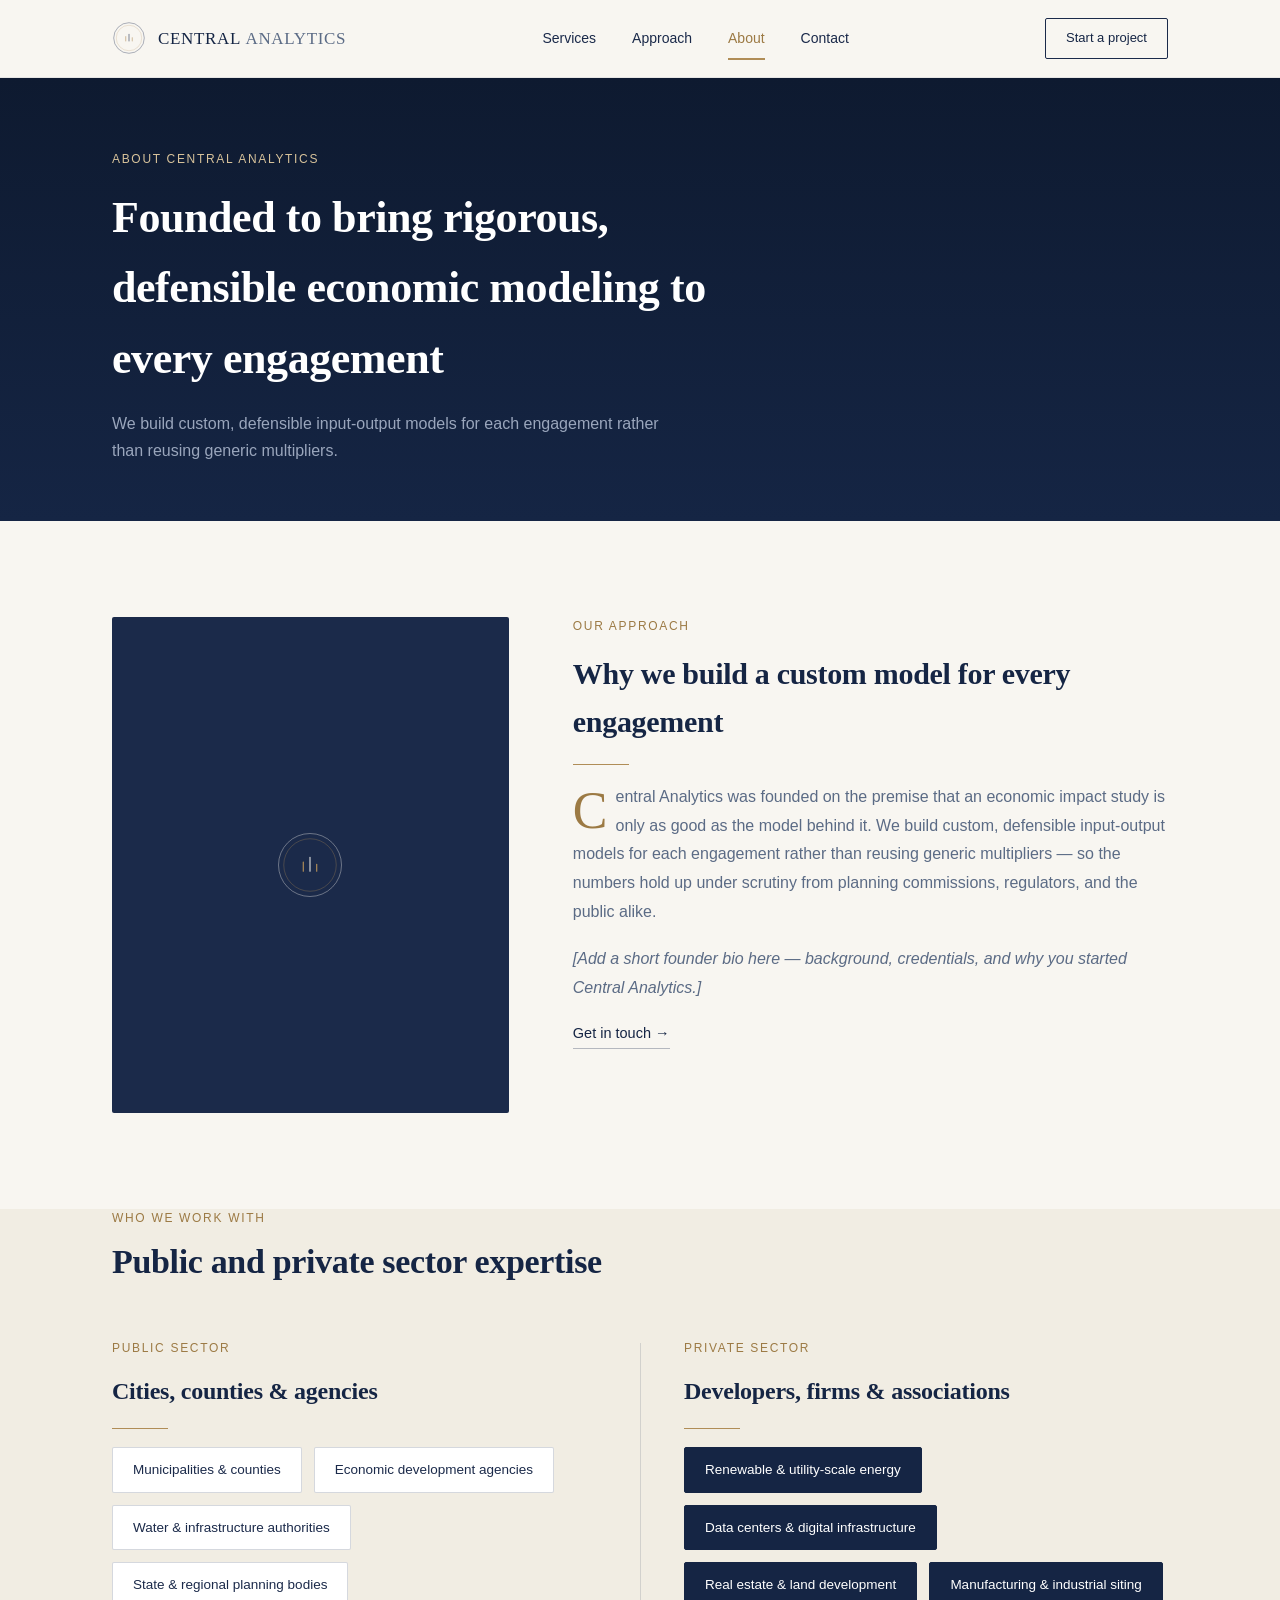
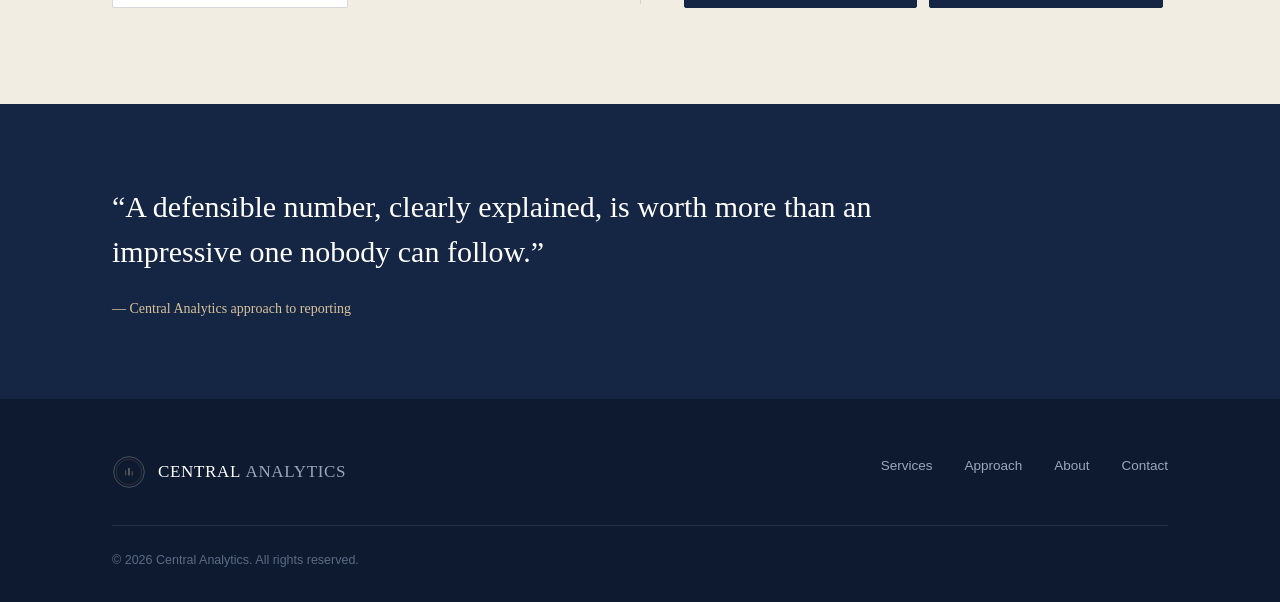
==== commit 899418b6: "Add files via upload" ====
--- a/about.html
+++ b/about.html
@@ -5,9 +5,6 @@
 <meta name="viewport" content="width=device-width, initial-scale=1.0">
 <title>About — Central Analytics</title>
 <meta name="description" content="Central Analytics builds custom, defensible economic models for public and private sector clients.">
-<link rel="preconnect" href="https://fonts.googleapis.com">
-<link rel="preconnect" href="https://fonts.gstatic.com" crossorigin>
-<link href="https://fonts.googleapis.com/css2?family=Source+Serif+4:opsz,wght@8..60,400;8..60,500;8..60,600&family=Inter:wght@400;500;600&family=IBM+Plex+Mono:wght@400;500&display=swap" rel="stylesheet">
 <link rel="stylesheet" href="styles.css">
 </head>
 <body>
--- a/styles.css
+++ b/styles.css
@@ -16,24 +16,24 @@
 *{box-sizing:border-box; margin:0; padding:0;}
 html{scroll-behavior:smooth;}
 body{
-  font-family:'Inter', -apple-system, sans-serif;
+  font-family:-apple-system, BlinkMacSystemFont, 'Segoe UI', Roboto, Helvetica, Arial, sans-serif;
   color:var(--ink);
   background:var(--cream-50);
   line-height:1.6;
   -webkit-font-smoothing:antialiased;
 }
 h1,h2,h3{
-  font-family:'Source Serif 4', Georgia, serif;
-  font-weight:500;
+  font-family:Georgia, 'Times New Roman', Times, serif;
+  font-weight:700;
   color:var(--navy-900);
   letter-spacing:-0.01em;
 }
-.mono{font-family:'IBM Plex Mono', monospace;}
+.mono{font-family:inherit; letter-spacing:0.06em; text-transform:uppercase;}
 a{color:inherit; text-decoration:none;}
 img{max-width:100%; display:block;}
 .wrap{max-width:1120px; margin:0 auto; padding:0 32px;}
 .eyebrow{
-  font-family:'IBM Plex Mono', monospace;
+  font-family:inherit;
   font-size:12px;
   letter-spacing:0.14em;
   text-transform:uppercase;
@@ -57,7 +57,7 @@
 .brand{display:flex; align-items:center; gap:12px;}
 .brand-mark{width:34px; height:34px; flex-shrink:0;}
 .brand-word{
-  font-family:'Source Serif 4', serif; font-size:17px; font-weight:500;
+  font-family:Georgia, 'Times New Roman', Times, serif; font-size:17px; font-weight:500;
   letter-spacing:0.04em; color:var(--navy-900);
 }
 .brand-word .thin{color:var(--slate-500); font-weight:400;}
@@ -158,7 +158,7 @@
   filter:saturate(1.03);
 }
 .focus-caption{
-  margin-top:12px; font-family:'IBM Plex Mono',monospace; font-size:12px; color:var(--slate-500);
+  margin-top:12px; font-family:inherit; font-size:12px; color:var(--slate-500);
   letter-spacing:0.03em;
 }
 @media (max-width:860px){.focus-grid{grid-template-columns:1fr; gap:28px;}}
@@ -167,7 +167,7 @@
 .services-columns{display:grid; grid-template-columns:1fr 1fr; gap:0 72px;}
 .service-group + .service-group{margin-top:0;}
 .service-group-label{
-  font-family:'IBM Plex Mono',monospace; font-size:12px; letter-spacing:0.1em; text-transform:uppercase;
+  font-family:inherit; font-size:12px; letter-spacing:0.1em; text-transform:uppercase;
   color:var(--gold-600); padding-bottom:16px; border-bottom:1px solid rgba(27,42,74,0.14); margin-bottom:4px;
 }
 .service-row{
@@ -188,7 +188,7 @@
 }
 .start-link:first-child{border-top:1px solid rgba(27,42,74,0.12);}
 .start-link:hover{padding-left:10px;}
-.start-link .sl-title{font-family:'Source Serif 4',serif; font-size:22px; font-weight:500; color:var(--navy-900);}
+.start-link .sl-title{font-family:Georgia, 'Times New Roman', Times, serif; font-size:22px; font-weight:500; color:var(--navy-900);}
 .start-link .sl-desc{font-size:13.5px; color:var(--slate-500); max-width:34ch; margin-top:6px;}
 .start-link .sl-arrow{font-size:20px; color:var(--gold-600); flex-shrink:0; transition:transform .2s ease;}
 .start-link:hover .sl-arrow{transform:translateX(4px);}
@@ -204,7 +204,7 @@
 
 /* ---------- Figure caption (editorial annotation) ---------- */
 .fig-caption{
-  font-family:'IBM Plex Mono',monospace; font-size:11.5px; color:var(--slate-300); letter-spacing:0.04em;
+  font-family:inherit; font-size:11.5px; color:var(--slate-300); letter-spacing:0.04em;
   margin-top:14px; text-align:right;
 }
 .fig-caption.on-light{color:var(--slate-500);}
@@ -225,7 +225,7 @@
 .tl-step:nth-child(odd) .tl-dot{border-color:var(--gold-300);}
 .tl-step:nth-child(even) .tl-dot{border-color:rgba(255,255,255,0.5);}
 .tl-label{
-  font-family:'IBM Plex Mono',monospace; font-size:11px; color:var(--gold-300); letter-spacing:0.08em;
+  font-family:inherit; font-size:11px; color:var(--gold-300); letter-spacing:0.08em;
   text-transform:uppercase; display:block; margin-bottom:10px;
 }
 .tl-step h3{color:var(--white); font-size:17px; margin-bottom:10px; font-weight:500;}
@@ -270,19 +270,19 @@
 .about-portrait{
   aspect-ratio:4/5; background:var(--navy-800); border-radius:2px;
   display:flex; align-items:center; justify-content:center; color:var(--slate-300);
-  font-family:'IBM Plex Mono',monospace; font-size:12px; text-align:center; padding:24px;
+  font-family:inherit; font-size:12px; text-align:center; padding:24px;
 }
 .about-copy p{color:var(--slate-500); font-size:16px; line-height:1.8; margin-bottom:18px;}
 .about-copy strong{color:var(--navy-900); font-weight:500;}
 .about-copy p.lead-para::first-letter{
-  font-family:'Source Serif 4',serif; font-size:52px; font-weight:500; color:var(--gold-600);
+  font-family:Georgia, 'Times New Roman', Times, serif; font-size:52px; font-weight:500; color:var(--gold-600);
   float:left; line-height:0.85; margin:6px 8px 0 0;
 }
 
 /* ---------- Testimonial / quote strip ---------- */
 .quote-strip{background:var(--navy-900); color:var(--white); padding:80px 0;}
 .quote-strip blockquote{
-  font-family:'Source Serif 4', serif; font-size:clamp(22px,3vw,30px);
+  font-family:Georgia, 'Times New Roman', Times, serif; font-size:clamp(22px,3vw,30px);
   line-height:1.5; max-width:760px; color:var(--white); font-weight:400;
 }
 .quote-strip cite{
@@ -300,14 +300,14 @@
 .contact-info p{color:var(--slate-500); margin-top:16px; font-size:16px; line-height:1.7;}
 .contact-detail{margin-top:32px; font-size:14.5px;}
 .contact-detail div{margin-bottom:14px; color:var(--navy-800);}
-.contact-detail span{color:var(--slate-500); display:block; font-size:12px; text-transform:uppercase; letter-spacing:0.08em; margin-bottom:3px; font-family:'IBM Plex Mono',monospace;}
+.contact-detail span{color:var(--slate-500); display:block; font-size:12px; text-transform:uppercase; letter-spacing:0.08em; margin-bottom:3px; font-family:inherit;}
 
 form{display:flex; flex-direction:column; gap:18px;}
 .form-row{display:grid; grid-template-columns:1fr 1fr; gap:18px;}
-label{font-size:12.5px; text-transform:uppercase; letter-spacing:0.07em; color:var(--slate-500); font-family:'IBM Plex Mono',monospace; margin-bottom:8px; display:block;}
+label{font-size:12.5px; text-transform:uppercase; letter-spacing:0.07em; color:var(--slate-500); font-family:inherit; margin-bottom:8px; display:block;}
 input, textarea{
   width:100%; border:1px solid rgba(27,42,74,0.2); background:var(--white);
-  padding:13px 14px; font-family:'Inter',sans-serif; font-size:14.5px; border-radius:2px;
+  padding:13px 14px; font-family:inherit; font-size:14.5px; border-radius:2px;
   color:var(--ink); transition:border-color .15s ease;
 }
 input:focus, textarea:focus{outline:none; border-color:var(--gold-500);}
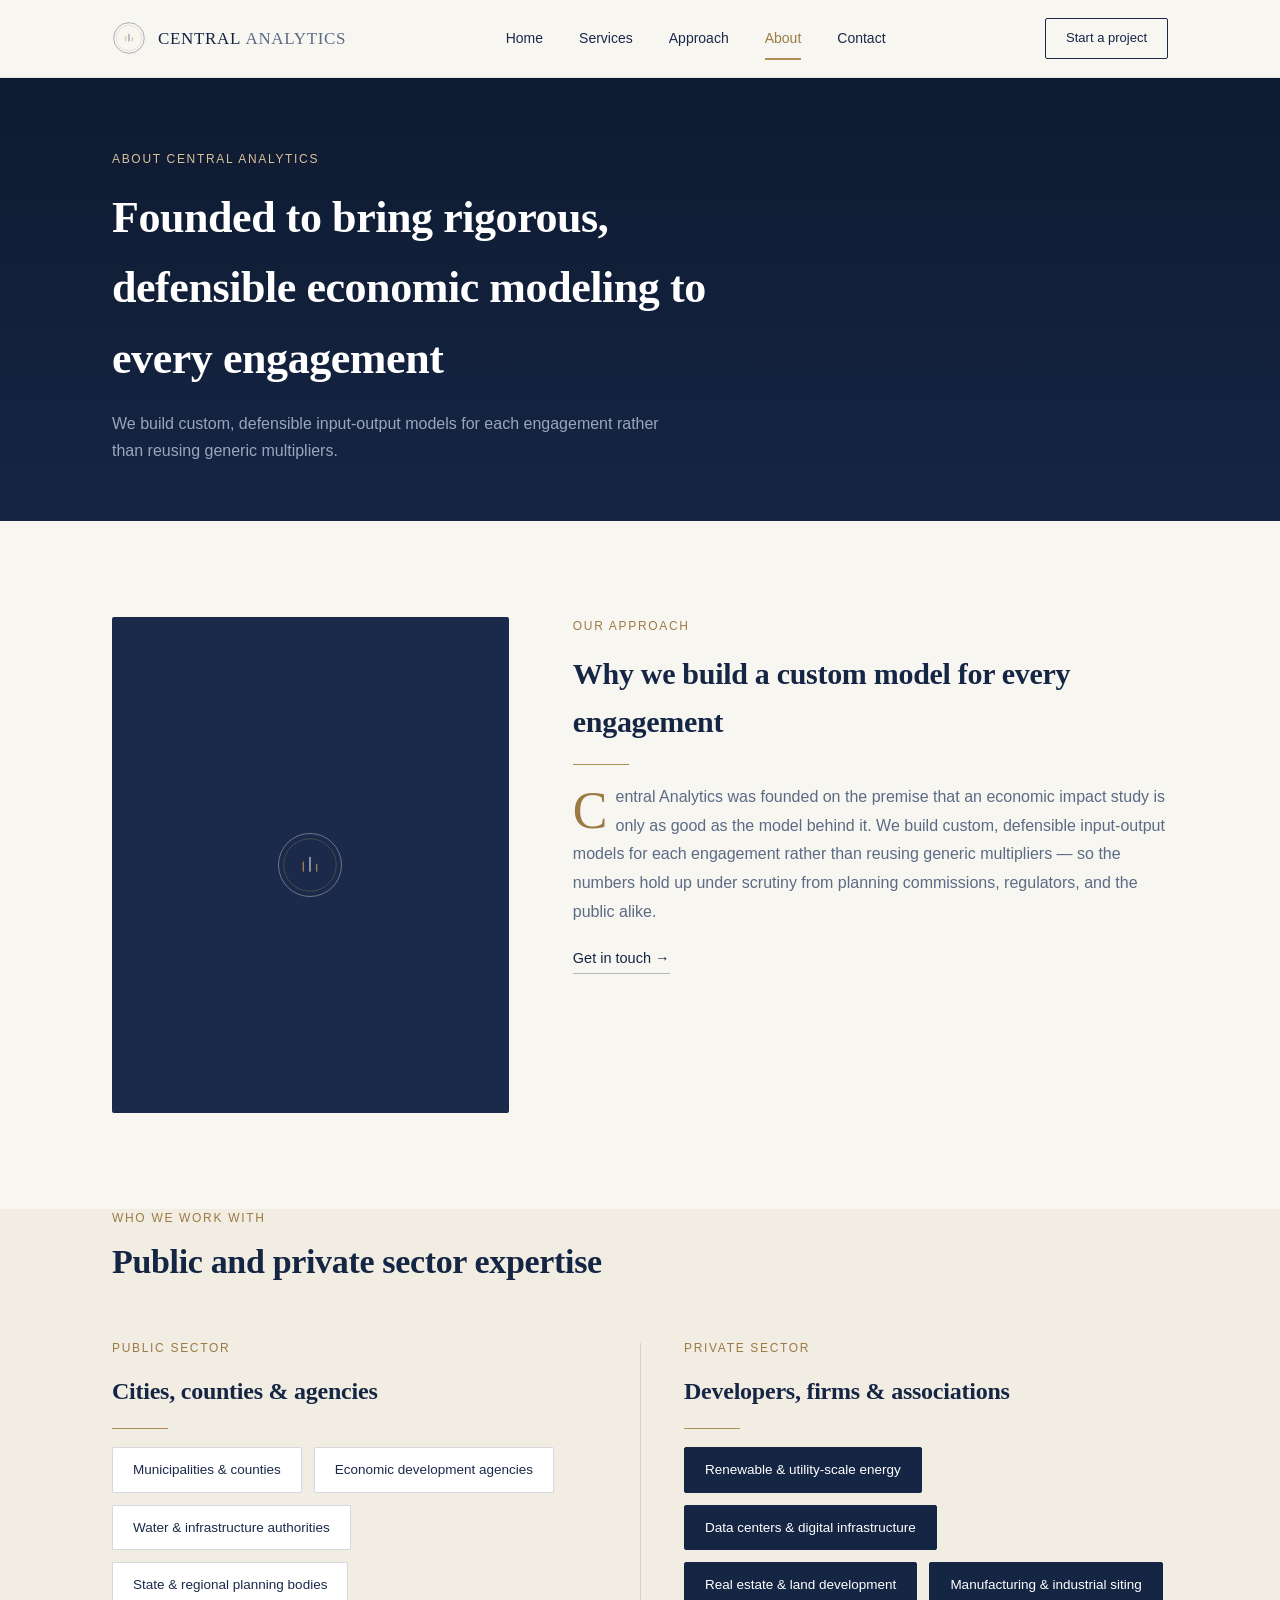
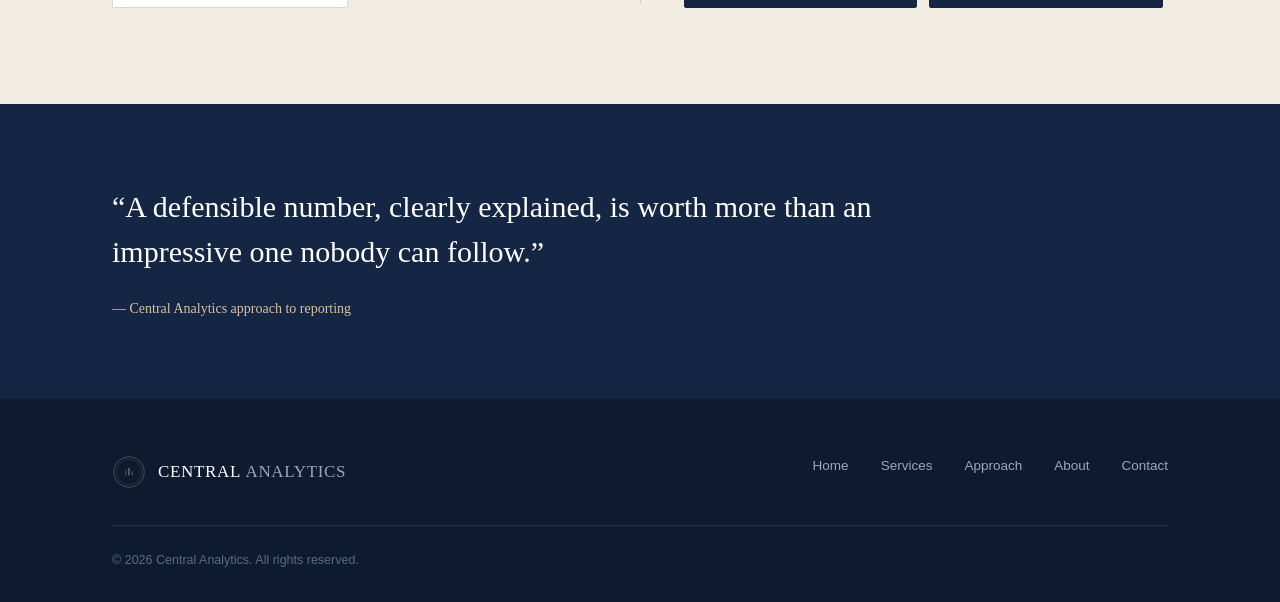
==== commit bc52e28c: "Add files via upload" ====
--- a/about.html
+++ b/about.html
@@ -21,6 +21,7 @@
       <span class="brand-word">CENTRAL <span class="thin">ANALYTICS</span></span>
     </a>
     <div class="navlinks">
+      <a href="index.html">Home</a>
       <a href="services.html">Services</a>
       <a href="approach.html">Approach</a>
       <a href="about.html" class="active">About</a>
@@ -56,7 +57,6 @@
           <h2 style="font-size:clamp(24px,2.8vw,30px);">Why we build a custom model for every engagement</h2>
           <div class="rule"></div>
           <p class="lead-para">Central Analytics was founded on the premise that an economic impact study is only as good as the model behind it. We build custom, defensible input-output models for each engagement rather than reusing generic multipliers &mdash; so the numbers hold up under scrutiny from planning commissions, regulators, and the public alike.</p>
-          <p><em>[Add a short founder bio here &mdash; background, credentials, and why you started Central Analytics.]</em></p>
           <a href="contact.html" class="link-arrow-lg on-light">Get in touch &rarr;</a>
         </div>
       </div>
@@ -120,6 +120,7 @@
         <span class="brand-word">CENTRAL <span class="thin">ANALYTICS</span></span>
       </div>
       <div class="footer-links">
+        <a href="index.html">Home</a>
         <a href="services.html">Services</a>
         <a href="approach.html">Approach</a>
         <a href="about.html">About</a>
